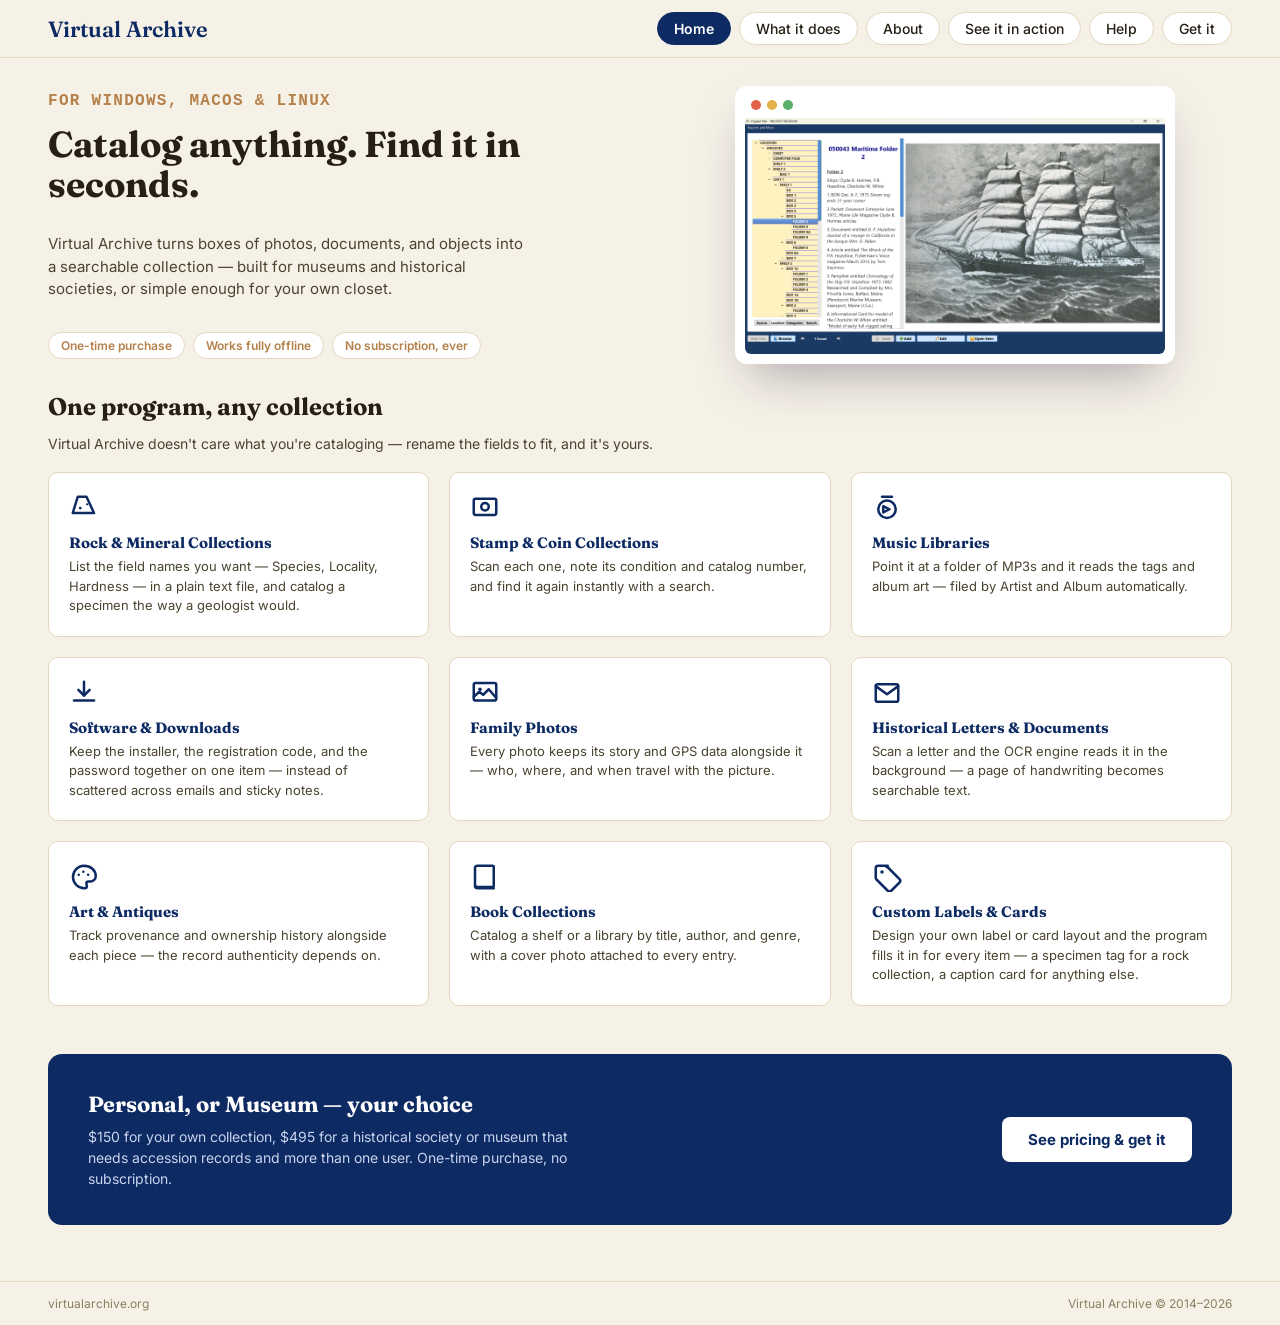
==== index.html @ af89f982 "Explain how to rename the metadata fields on the Rock & Mineral card Now says the field names are li" ====
<!doctype html>
<html lang="en">
<head>
<meta charset="utf-8">
<meta name="viewport" content="width=device-width, initial-scale=1">
<title>Virtual Archive</title>
<link rel="stylesheet" href="https://fonts.googleapis.com/css2?family=Fraunces:opsz,wght@9..144,400..700&family=Inter:wght@400;500;600;700&display=swap">
<link rel="stylesheet" href="styles.css">
</head>
<body>
<div style="width: 100%; min-height: 100vh; display: flex; flex-direction: column; align-items: stretch; background: #f6f1e7;">

<!-- NAV -->
  <div style="display: flex; justify-content: space-between; align-items: center; padding: 12px 48px; border-bottom: 1px solid #e3d8bf;">
    <a href="index.html" style="font-family: 'Fraunces', Georgia, serif; font-size: 22px; font-weight: 600; color: #0d2a63;">Virtual Archive</a>
    <div style="display: flex; gap: 8px; flex-wrap: wrap;">
      <a href="index.html" class="navlink navlink-active">Home</a>
      <a href="what-it-does.html" class="navlink navlink-inactive">What it does</a>
      <a href="about.html" class="navlink navlink-inactive">About</a>
      <a href="features.html" class="navlink navlink-inactive">See it in action</a>
      <a href="help.html" class="navlink navlink-inactive">Help</a>
      <a href="download.html" class="navlink navlink-inactive">Get it</a>
    </div>
  </div>

  <!-- HERO -->
  <div style="flex: 1; padding: 28px 48px; display: flex; flex-wrap: wrap; align-items: center; gap: 36px; max-width: 1280px; margin: 0 auto; box-sizing: border-box; width: 100%;">
    <div style="flex: 1 1 420px; min-width: 0; display: flex; flex-direction: column; gap: 14px; justify-content: center;">
      <div style="font-family: 'Courier New', Consolas, monospace; font-size: 16px; font-weight: 600; letter-spacing: 0.08em; text-transform: uppercase; color: #b5804a;">For Windows, macOS &amp; Linux</div>
      <h1 style="font-size: 36px; line-height: 1.12; color: #251f14;">Catalog anything. Find it in seconds.</h1>
      <p style="font-size: 15px; line-height: 1.5; color: #4a4330; max-width: 480px;">Virtual Archive turns boxes of photos, documents, and objects into a searchable collection &mdash; built for museums and historical societies, or simple enough for your own closet.</p>

      <div style="display: flex; flex-wrap: wrap; gap: 8px; margin-top: 2px;">
        <div style="display: flex; align-items: center; gap: 6px; background: #fff; border: 1px solid #e3d8bf; border-radius: 20px; padding: 5px 12px; font-size: 12px; font-weight: 600; color: #b5804a;">One-time purchase</div>
        <div style="display: flex; align-items: center; gap: 6px; background: #fff; border: 1px solid #e3d8bf; border-radius: 20px; padding: 5px 12px; font-size: 12px; font-weight: 600; color: #b5804a;">Works fully offline</div>
        <div style="display: flex; align-items: center; gap: 6px; background: #fff; border: 1px solid #e3d8bf; border-radius: 20px; padding: 5px 12px; font-size: 12px; font-weight: 600; color: #b5804a;">No subscription, ever</div>
      </div>
    </div>

    <div style="flex: 1 1 380px; min-width: 0; display: flex; align-items: center; justify-content: center;">
      <div style="width: 100%; max-width: 420px; background: #fff; border-radius: 12px; padding: 10px; box-shadow: 0 24px 48px -16px rgba(26,20,48,0.35);">
        <div style="display: flex; gap: 6px; padding: 4px 6px 8px 6px;">
          <div style="width: 10px; height: 10px; border-radius: 50%; background: #e3604a;"></div>
          <div style="width: 10px; height: 10px; border-radius: 50%; background: #e3b24a;"></div>
          <div style="width: 10px; height: 10px; border-radius: 50%; background: #5ab06a;"></div>
        </div>
        <img src="images/hero-maritime-folder.png" alt="A maritime folder on a 19th-century sailing ship, cataloged in Virtual Archive, from the Belfast Historical Society &amp; Museum's collection" style="display: block; width: 100%; max-height: 38vh; object-fit: contain; border-radius: 0 0 6px 6px;">
      </div>
    </div>
  </div>

  <!-- USE CASES -->
  <div style="padding: 0 48px 48px 48px; max-width: 1280px; margin: 0 auto; width: 100%; box-sizing: border-box;">
    <h2 style="font-size: 24px; color: #251f14; margin-bottom: 6px;">One program, any collection</h2>
    <p style="font-size: 14px; color: #4a4330; margin-bottom: 20px; max-width: 640px;">Virtual Archive doesn't care what you're cataloging &mdash; rename the fields to fit, and it's yours.</p>
    <div style="display: grid; grid-template-columns: repeat(3, minmax(0,1fr)); gap: 20px;">

      <div style="background: #fff; border: 1px solid #e3d8bf; border-radius: 10px; padding: 20px;">
        <div style="width: 30px; height: 30px; margin-bottom: 10px;" aria-hidden="true">
          <svg viewBox="0 0 24 24" fill="none" stroke="#0d2a63" stroke-width="2" stroke-linecap="round" stroke-linejoin="round"><path d="M7 3h7l6 13H3z"></path><circle cx="9" cy="12" r="1.1" fill="#0d2a63" stroke="none"></circle><circle cx="14.5" cy="9" r="0.9" fill="#0d2a63" stroke="none"></circle></svg>
        </div>
        <h3 style="font-size: 15px; color: #0d2a63; margin-bottom: 5px;">Rock &amp; Mineral Collections</h3>
        <p style="font-size: 13px; color: #4a4330; line-height: 1.5; margin: 0;">List the field names you want &mdash; Species, Locality, Hardness &mdash; in a plain text file, and catalog a specimen the way a geologist would.</p>
      </div>

      <div style="background: #fff; border: 1px solid #e3d8bf; border-radius: 10px; padding: 20px;">
        <div style="width: 30px; height: 30px; margin-bottom: 10px;" aria-hidden="true">
          <svg viewBox="0 0 24 24" fill="none" stroke="#0d2a63" stroke-width="2" stroke-linecap="round" stroke-linejoin="round"><rect x="3" y="4.5" width="18" height="13" rx="1.5"></rect><circle cx="12" cy="11" r="3"></circle></svg>
        </div>
        <h3 style="font-size: 15px; color: #0d2a63; margin-bottom: 5px;">Stamp &amp; Coin Collections</h3>
        <p style="font-size: 13px; color: #4a4330; line-height: 1.5; margin: 0;">Scan each one, note its condition and catalog number, and find it again instantly with a search.</p>
      </div>

      <div style="background: #fff; border: 1px solid #e3d8bf; border-radius: 10px; padding: 20px;">
        <div style="width: 30px; height: 30px; margin-bottom: 10px;" aria-hidden="true">
          <svg viewBox="0 0 24 24" fill="none" stroke="#0d2a63" stroke-width="2" stroke-linecap="round" stroke-linejoin="round"><circle cx="12" cy="13" r="7"></circle><path d="M9 10.5l5 2.5-5 2.5z"></path><path d="M8 3h8"></path></svg>
        </div>
        <h3 style="font-size: 15px; color: #0d2a63; margin-bottom: 5px;">Music Libraries</h3>
        <p style="font-size: 13px; color: #4a4330; line-height: 1.5; margin: 0;">Point it at a folder of MP3s and it reads the tags and album art &mdash; filed by Artist and Album automatically.</p>
      </div>

      <div style="background: #fff; border: 1px solid #e3d8bf; border-radius: 10px; padding: 20px;">
        <div style="width: 30px; height: 30px; margin-bottom: 10px;" aria-hidden="true">
          <svg viewBox="0 0 24 24" fill="none" stroke="#0d2a63" stroke-width="2" stroke-linecap="round" stroke-linejoin="round"><path d="M12 3v11"></path><path d="M7.5 9.5L12 14l4.5-4.5"></path><path d="M4 18h16"></path></svg>
        </div>
        <h3 style="font-size: 15px; color: #0d2a63; margin-bottom: 5px;">Software &amp; Downloads</h3>
        <p style="font-size: 13px; color: #4a4330; line-height: 1.5; margin: 0;">Keep the installer, the registration code, and the password together on one item &mdash; instead of scattered across emails and sticky notes.</p>
      </div>

      <div style="background: #fff; border: 1px solid #e3d8bf; border-radius: 10px; padding: 20px;">
        <div style="width: 30px; height: 30px; margin-bottom: 10px;" aria-hidden="true">
          <svg viewBox="0 0 24 24" fill="none" stroke="#0d2a63" stroke-width="2" stroke-linecap="round" stroke-linejoin="round"><rect x="3" y="4" width="18" height="14" rx="1.5"></rect><circle cx="8" cy="9" r="1.4" fill="#0d2a63" stroke="none"></circle><path d="M3 15l4.5-4 3 2.5L15 9l6 7"></path></svg>
        </div>
        <h3 style="font-size: 15px; color: #0d2a63; margin-bottom: 5px;">Family Photos</h3>
        <p style="font-size: 13px; color: #4a4330; line-height: 1.5; margin: 0;">Every photo keeps its story and GPS data alongside it &mdash; who, where, and when travel with the picture.</p>
      </div>

      <div style="background: #fff; border: 1px solid #e3d8bf; border-radius: 10px; padding: 20px;">
        <div style="width: 30px; height: 30px; margin-bottom: 10px;" aria-hidden="true">
          <svg viewBox="0 0 24 24" fill="none" stroke="#0d2a63" stroke-width="2" stroke-linecap="round" stroke-linejoin="round"><rect x="3" y="5" width="18" height="14" rx="1.5"></rect><path d="M3 6.5l9 6.5 9-6.5"></path></svg>
        </div>
        <h3 style="font-size: 15px; color: #0d2a63; margin-bottom: 5px;">Historical Letters &amp; Documents</h3>
        <p style="font-size: 13px; color: #4a4330; line-height: 1.5; margin: 0;">Scan a letter and the OCR engine reads it in the background &mdash; a page of handwriting becomes searchable text.</p>
      </div>

      <div style="background: #fff; border: 1px solid #e3d8bf; border-radius: 10px; padding: 20px;">
        <div style="width: 30px; height: 30px; margin-bottom: 10px;" aria-hidden="true">
          <svg viewBox="0 0 24 24" fill="none" stroke="#0d2a63" stroke-width="2" stroke-linecap="round" stroke-linejoin="round"><path d="M12 3a9 9 0 1 0 .4 18c1.3 0 1.9-.9 1.9-1.8 0-.7-.4-1.3-.4-2 0-.9.7-1.6 1.6-1.6h1.6a4.3 4.3 0 0 0 4.3-4.3C21.4 6.6 17.3 3 12 3z"></path><circle cx="7.8" cy="10.2" r="1" fill="#0d2a63" stroke="none"></circle><circle cx="11.5" cy="7.7" r="1" fill="#0d2a63" stroke="none"></circle><circle cx="15.3" cy="10.2" r="1" fill="#0d2a63" stroke="none"></circle></svg>
        </div>
        <h3 style="font-size: 15px; color: #0d2a63; margin-bottom: 5px;">Art &amp; Antiques</h3>
        <p style="font-size: 13px; color: #4a4330; line-height: 1.5; margin: 0;">Track provenance and ownership history alongside each piece &mdash; the record authenticity depends on.</p>
      </div>

      <div style="background: #fff; border: 1px solid #e3d8bf; border-radius: 10px; padding: 20px;">
        <div style="width: 30px; height: 30px; margin-bottom: 10px;" aria-hidden="true">
          <svg viewBox="0 0 24 24" fill="none" stroke="#0d2a63" stroke-width="2" stroke-linecap="round" stroke-linejoin="round"><path d="M4 4.5A2 2 0 0 1 6 3h12a1 1 0 0 1 1 1v15a1 1 0 0 1-1 1H6a2 2 0 0 1-2-2z"></path><path d="M4 19a2 2 0 0 0 2 2h13"></path></svg>
        </div>
        <h3 style="font-size: 15px; color: #0d2a63; margin-bottom: 5px;">Book Collections</h3>
        <p style="font-size: 13px; color: #4a4330; line-height: 1.5; margin: 0;">Catalog a shelf or a library by title, author, and genre, with a cover photo attached to every entry.</p>
      </div>

      <div style="background: #fff; border: 1px solid #e3d8bf; border-radius: 10px; padding: 20px;">
        <div style="width: 30px; height: 30px; margin-bottom: 10px;" aria-hidden="true">
          <svg viewBox="0 0 24 24" fill="none" stroke="#0d2a63" stroke-width="2" stroke-linecap="round" stroke-linejoin="round"><path d="M12.6 3H5a2 2 0 0 0-2 2v7.6a2 2 0 0 0 .6 1.4l9 9a2 2 0 0 0 2.8 0l6.6-6.6a2 2 0 0 0 0-2.8l-9-9a2 2 0 0 0-1.4-.6z"></path><circle cx="8" cy="8" r="1.4" fill="#0d2a63" stroke="none"></circle></svg>
        </div>
        <h3 style="font-size: 15px; color: #0d2a63; margin-bottom: 5px;">Custom Labels &amp; Cards</h3>
        <p style="font-size: 13px; color: #4a4330; line-height: 1.5; margin: 0;">Design your own label or card layout and the program fills it in for every item &mdash; a specimen tag for a rock collection, a caption card for anything else.</p>
      </div>

    </div>
  </div>

  <!-- EDITIONS CTA -->
  <div style="padding: 0 48px 56px 48px; max-width: 1280px; margin: 0 auto; width: 100%; box-sizing: border-box;">
    <div style="background: #0d2a63; border-radius: 14px; padding: 36px 40px; display: flex; flex-wrap: wrap; gap: 24px; align-items: center; justify-content: space-between;">
      <div style="flex: 1 1 320px; min-width: 0;">
        <h2 style="font-size: 22px; color: #fff; margin-bottom: 8px;">Personal, or Museum &mdash; your choice</h2>
        <p style="font-size: 14px; color: #c9d4ee; line-height: 1.5; margin: 0; max-width: 480px;">$150 for your own collection, $495 for a historical society or museum that needs accession records and more than one user. One-time purchase, no subscription.</p>
      </div>
      <a href="download.html" style="flex-shrink: 0; display: inline-block; text-decoration: none; background: #fff; color: #0d2a63; padding: 13px 26px; border-radius: 8px; font-weight: 700; font-size: 15px;">See pricing &amp; get it</a>
    </div>
  </div>

  <!-- FOOTER -->
  <div style="padding: 14px 48px; display: flex; justify-content: space-between; align-items: center; font-size: 12px; color: #8a7f63; border-top: 1px solid #e3d8bf;">
    <div>virtualarchive.org</div>
    <div>Virtual Archive &copy; 2014&ndash;2026</div>
  </div>
</div>
</body>
</html>
---- styles.css ----
body { margin: 0; font-family: 'Inter', system-ui, sans-serif; background: #f6f1e7; color: #251f14; }
a { color: #0d2a63; text-decoration: none; }
a:hover { color: #b5804a; }
h1, h2, h3 { font-family: 'Fraunces', Georgia, serif; margin: 0; }
button { font-family: 'Inter', system-ui, sans-serif; cursor: pointer; }
.osbtn, .tierbtn { transition: background 0.15s ease, color 0.15s ease, border-color 0.15s ease; }
.ctabtn { transition: background 0.15s ease, color 0.15s ease, border-color 0.15s ease; }
.navlink { display: inline-block; padding: 7px 16px; border-radius: 20px; font-size: 14px; text-decoration: none; transition: background 0.15s ease, color 0.15s ease, border-color 0.15s ease; }
.navlink-active { background: #0d2a63; color: #fff; border: 1px solid #0d2a63; font-weight: 600; }
.navlink-inactive { background: #fff; color: #251f14; border: 1px solid #e3d8bf; font-weight: 500; }
.navlink-inactive:hover { background: #f6f1e7; border-color: #d8cba8; color: #0d2a63; }

.help-content { font-family: Georgia, 'Times New Roman', serif; color: #1a1a1a; }
.help-content h2 { color: #000080; font-size: 17px; background-color: #e6e6f2;
     padding: 7px 10px; margin: 26px 0 6px 0; }
.help-content h3 { color: #000080; font-size: 15px; margin: 20px 0 3px 0; }
.help-content p  { margin: 10px 0; line-height: 1.5; font-size: 14px; }
.help-content li { margin: 6px 0; line-height: 1.5; font-size: 14px; }
.help-content ol, .help-content ul { margin: 9px 0 13px 0; }
.help-content .contents { margin: 2px 0; font-size: 13px; color: #333; }
.help-content .tip { color: #5a3d00; font-size: 14px; margin: 0; }
.help-content .contentshead { color: #000080; font-size: 14px; font-weight: bold; margin: 0 0 7px 0; }
.help-content .code { background-color: #fff; color: #2a2a2a; font-family: 'Courier New', Consolas, monospace;
      font-size: 12px; line-height: 1.5; padding: 14px 16px; margin: 9px 0 11px 0; border: 1px solid #c9c9c9; }
.help-content .mOnce { color: #9a6400; font-weight: bold; font-size: 14px; }
.help-content .mEach { color: #0f7a70; font-weight: bold; font-size: 12px; }
.help-content .mFlow { color: #b5204a; font-weight: bold; font-size: 11px; }
.helpbtn { transition: background 0.15s ease, color 0.15s ease, border-color 0.15s ease; }
.help-toc a:hover { background: #e6e6f2; color: #0d2a63 !important; }

.lightbox-overlay { position: fixed; inset: 0; background: rgba(26,20,48,0.86); z-index: 50; align-items: center; justify-content: center; padding: 32px; cursor: zoom-out; }
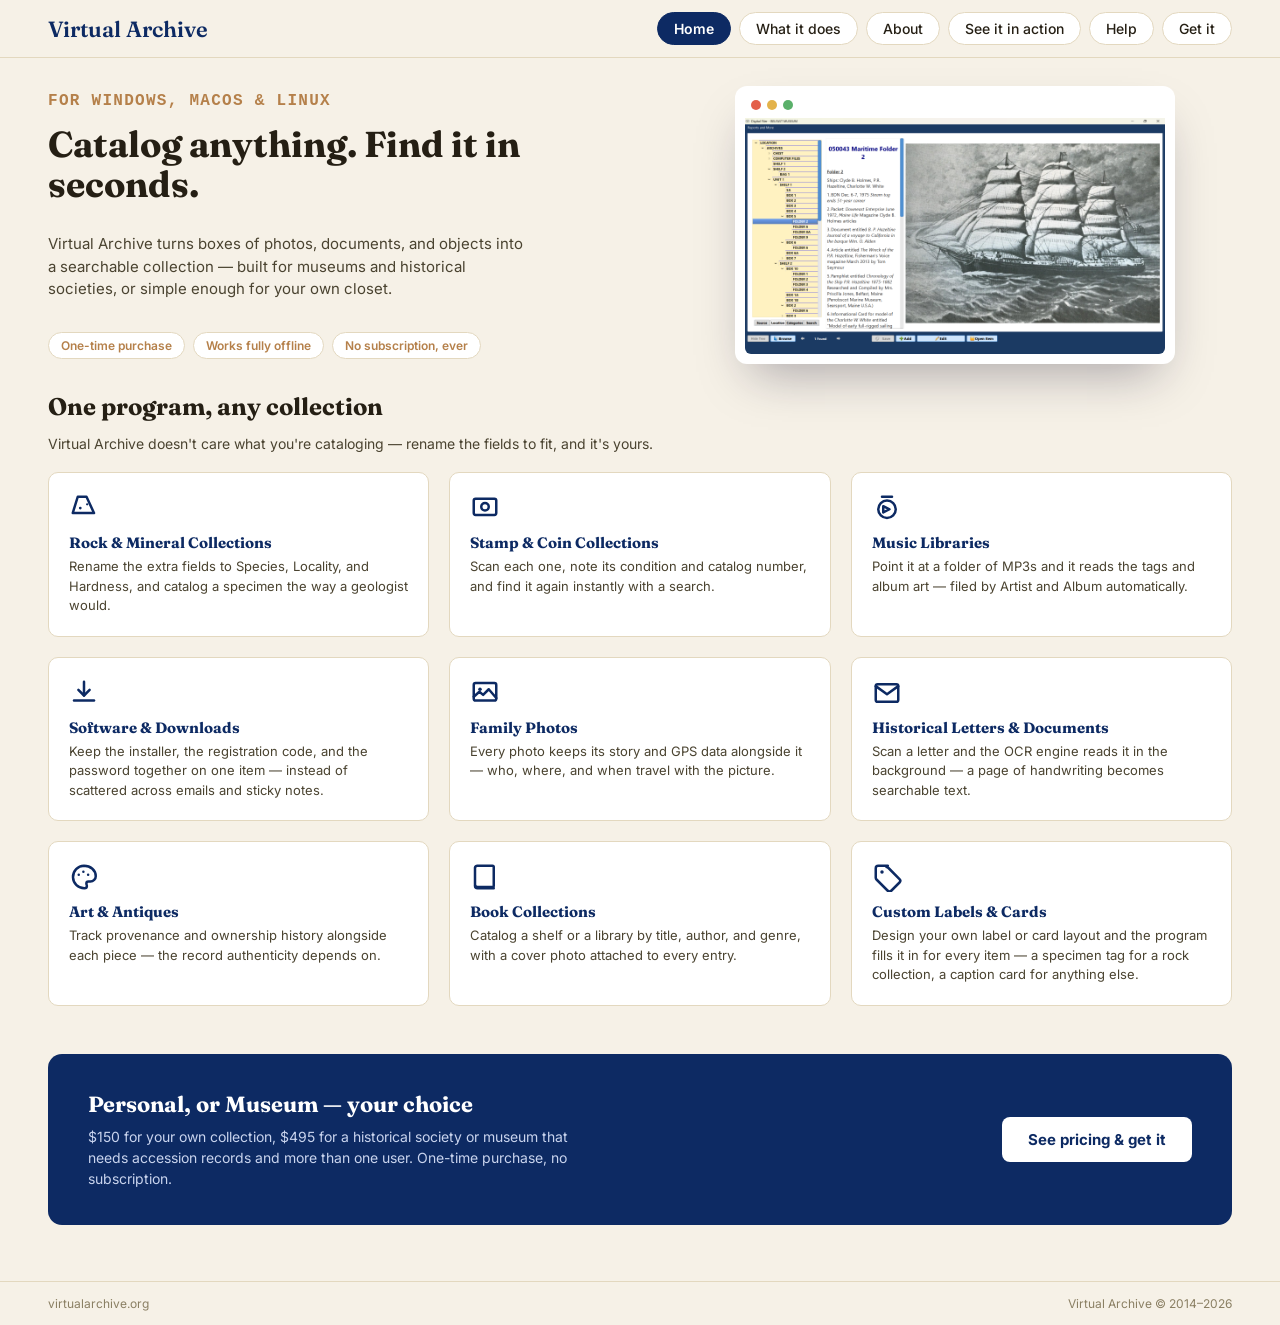
==== commit 6f0bcc00: "Revert Rock & Mineral card to the original wording Co-Authored-By: Claude Sonnet 5 <noreply@anthropi" ====
--- a/index.html
+++ b/index.html
@@ -60,7 +60,7 @@
           <svg viewBox="0 0 24 24" fill="none" stroke="#0d2a63" stroke-width="2" stroke-linecap="round" stroke-linejoin="round"><path d="M7 3h7l6 13H3z"></path><circle cx="9" cy="12" r="1.1" fill="#0d2a63" stroke="none"></circle><circle cx="14.5" cy="9" r="0.9" fill="#0d2a63" stroke="none"></circle></svg>
         </div>
         <h3 style="font-size: 15px; color: #0d2a63; margin-bottom: 5px;">Rock &amp; Mineral Collections</h3>
-        <p style="font-size: 13px; color: #4a4330; line-height: 1.5; margin: 0;">List the field names you want &mdash; Species, Locality, Hardness &mdash; in a plain text file, and catalog a specimen the way a geologist would.</p>
+        <p style="font-size: 13px; color: #4a4330; line-height: 1.5; margin: 0;">Rename the extra fields to Species, Locality, and Hardness, and catalog a specimen the way a geologist would.</p>
       </div>
 
       <div style="background: #fff; border: 1px solid #e3d8bf; border-radius: 10px; padding: 20px;">
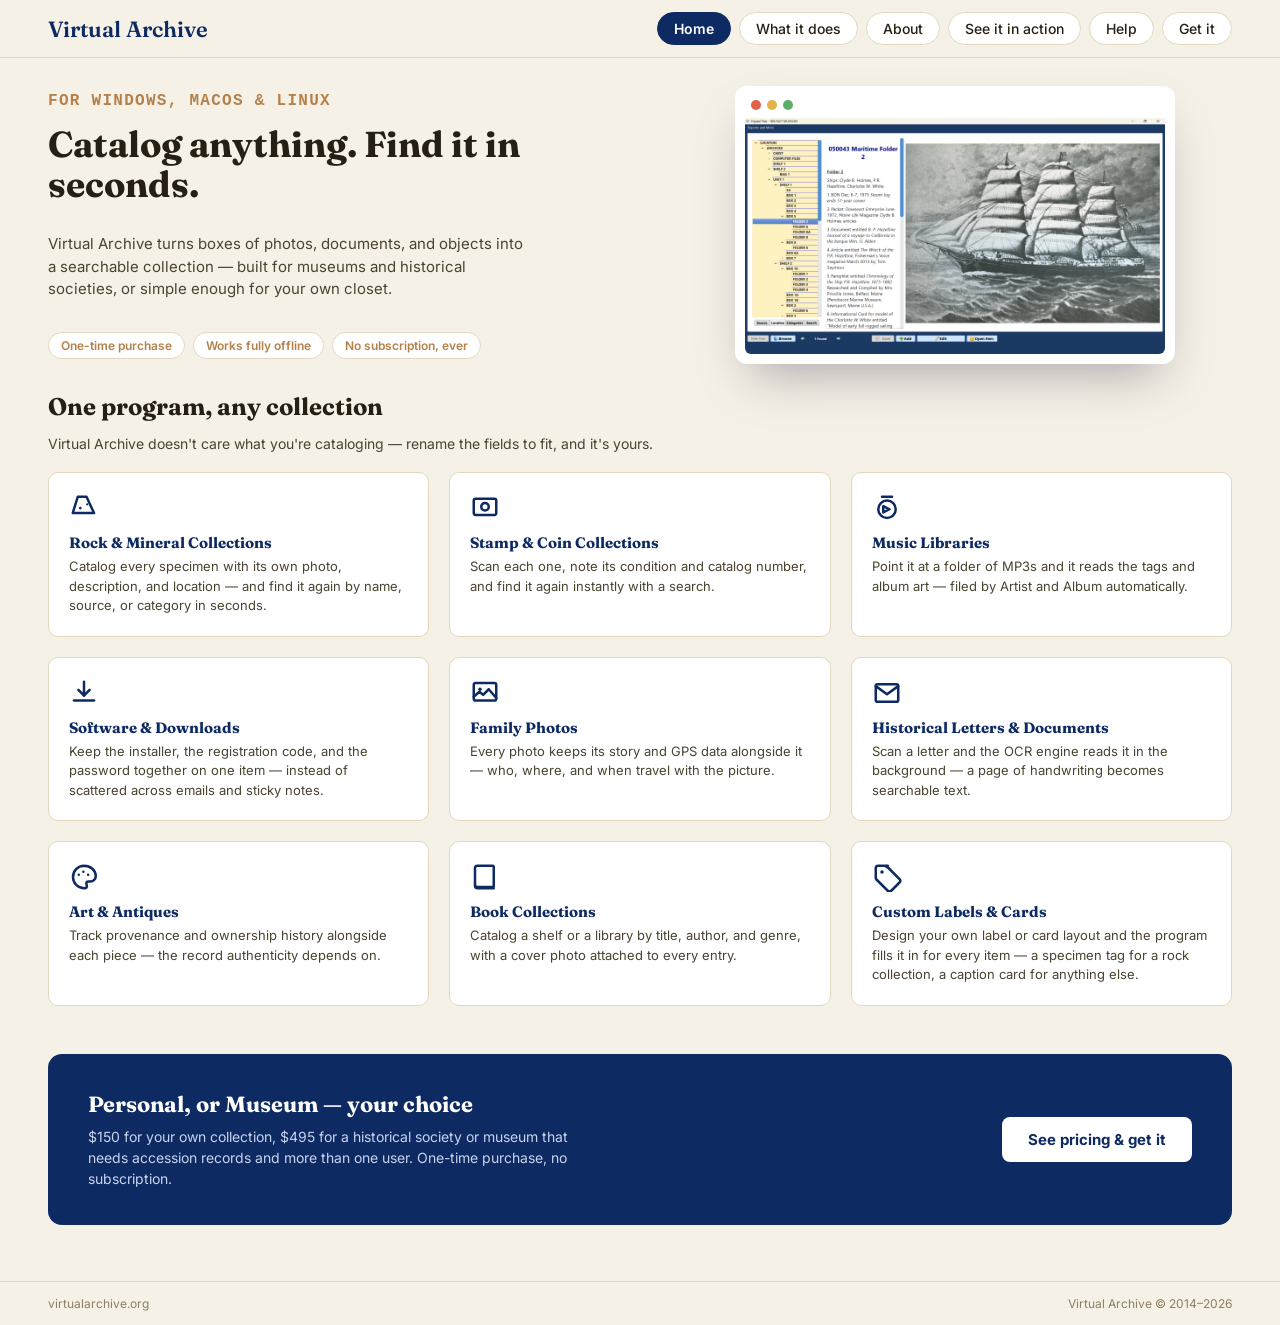
==== commit 459487cf: "Drop field-renaming mention from the Rock & Mineral card Co-Authored-By: Claude Sonnet 5 <noreply@an" ====
--- a/index.html
+++ b/index.html
@@ -60,7 +60,7 @@
           <svg viewBox="0 0 24 24" fill="none" stroke="#0d2a63" stroke-width="2" stroke-linecap="round" stroke-linejoin="round"><path d="M7 3h7l6 13H3z"></path><circle cx="9" cy="12" r="1.1" fill="#0d2a63" stroke="none"></circle><circle cx="14.5" cy="9" r="0.9" fill="#0d2a63" stroke="none"></circle></svg>
         </div>
         <h3 style="font-size: 15px; color: #0d2a63; margin-bottom: 5px;">Rock &amp; Mineral Collections</h3>
-        <p style="font-size: 13px; color: #4a4330; line-height: 1.5; margin: 0;">Rename the extra fields to Species, Locality, and Hardness, and catalog a specimen the way a geologist would.</p>
+        <p style="font-size: 13px; color: #4a4330; line-height: 1.5; margin: 0;">Catalog every specimen with its own photo, description, and location &mdash; and find it again by name, source, or category in seconds.</p>
       </div>
 
       <div style="background: #fff; border: 1px solid #e3d8bf; border-radius: 10px; padding: 20px;">
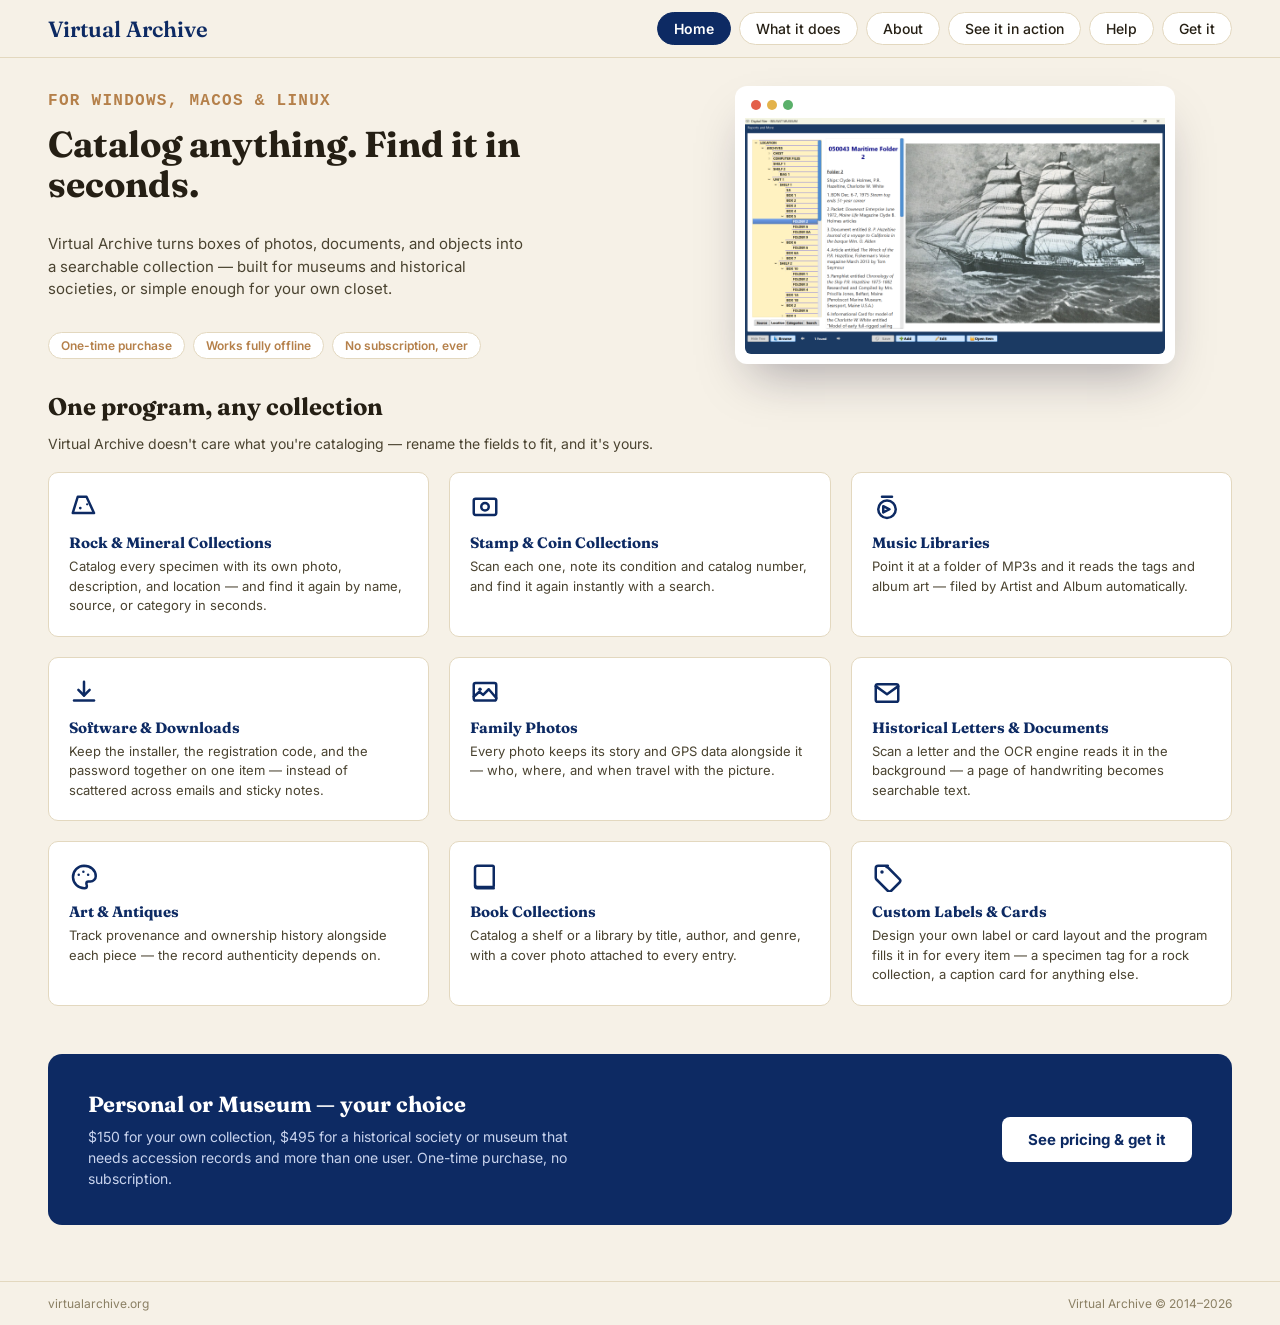
==== commit b4832c8a: "Drop the comma in "Personal or Museum", reword the import pitch The import box now speaks generally " ====
--- a/index.html
+++ b/index.html
@@ -134,7 +134,7 @@
   <div style="padding: 0 48px 56px 48px; max-width: 1280px; margin: 0 auto; width: 100%; box-sizing: border-box;">
     <div style="background: #0d2a63; border-radius: 14px; padding: 36px 40px; display: flex; flex-wrap: wrap; gap: 24px; align-items: center; justify-content: space-between;">
       <div style="flex: 1 1 320px; min-width: 0;">
-        <h2 style="font-size: 22px; color: #fff; margin-bottom: 8px;">Personal, or Museum &mdash; your choice</h2>
+        <h2 style="font-size: 22px; color: #fff; margin-bottom: 8px;">Personal or Museum &mdash; your choice</h2>
         <p style="font-size: 14px; color: #c9d4ee; line-height: 1.5; margin: 0; max-width: 480px;">$150 for your own collection, $495 for a historical society or museum that needs accession records and more than one user. One-time purchase, no subscription.</p>
       </div>
       <a href="download.html" style="flex-shrink: 0; display: inline-block; text-decoration: none; background: #fff; color: #0d2a63; padding: 13px 26px; border-radius: 8px; font-weight: 700; font-size: 15px;">See pricing &amp; get it</a>
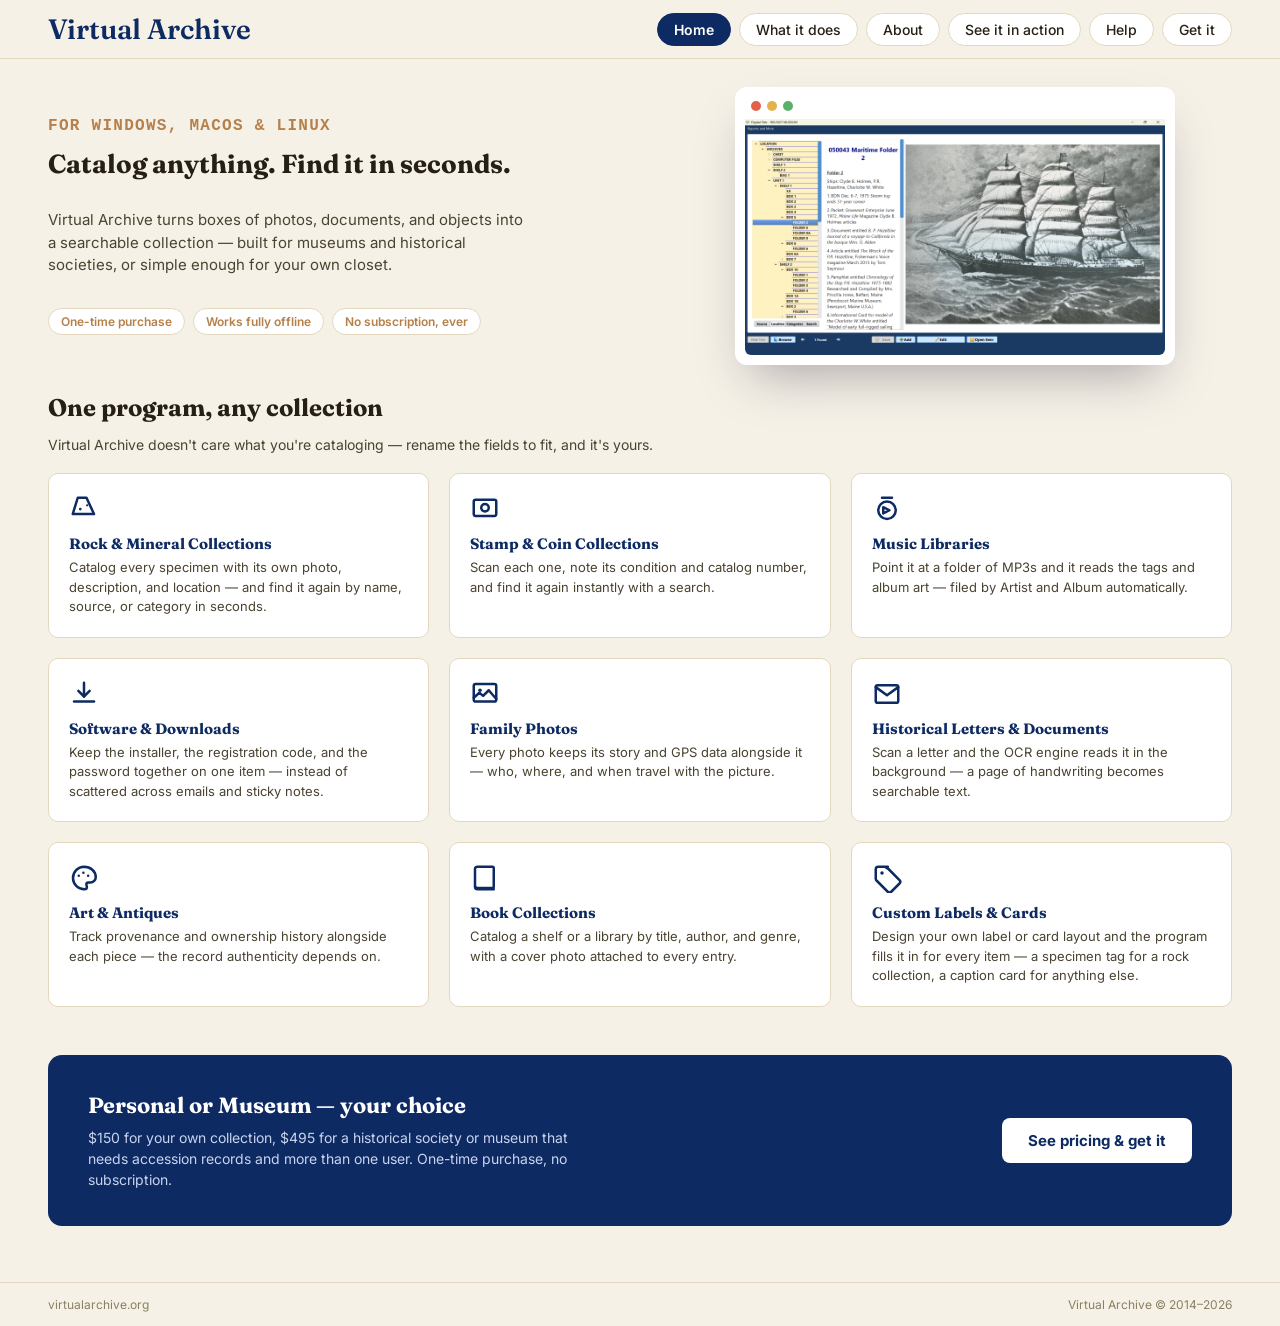
==== commit 6156e93f: "Bigger logo wordmark, smaller hero headline Co-Authored-By: Claude Sonnet 5 <noreply@anthropic.com> " ====
--- a/index.html
+++ b/index.html
@@ -3,7 +3,16 @@
 <head>
 <meta charset="utf-8">
 <meta name="viewport" content="width=device-width, initial-scale=1">
-<title>Virtual Archive</title>
+<title>Virtual Archive — Cataloging Software for Collections &amp; Archives</title>
+<meta name="description" content="Virtual Archive turns boxes of photos, documents, and objects into a searchable collection. One-time purchase, works fully offline, for museums, historical societies, and personal collections on Windows, macOS, and Linux.">
+<link rel="canonical" href="https://virtualarchive.org/index.html">
+<link rel="icon" href="favicon.ico">
+<meta property="og:title" content="Virtual Archive — Cataloging Software for Collections & Archives">
+<meta property="og:description" content="Turn boxes of photos, documents, and objects into a searchable collection. One-time purchase, works fully offline, for museums, historical societies, and personal collections.">
+<meta property="og:type" content="website">
+<meta property="og:url" content="https://virtualarchive.org/index.html">
+<meta property="og:image" content="https://virtualarchive.org/images/hero-maritime-folder.png">
+<meta name="twitter:card" content="summary_large_image">
 <link rel="stylesheet" href="https://fonts.googleapis.com/css2?family=Fraunces:opsz,wght@9..144,400..700&family=Inter:wght@400;500;600;700&display=swap">
 <link rel="stylesheet" href="styles.css">
 </head>
@@ -12,7 +21,7 @@
 
 <!-- NAV -->
   <div style="display: flex; justify-content: space-between; align-items: center; padding: 12px 48px; border-bottom: 1px solid #e3d8bf;">
-    <a href="index.html" style="font-family: 'Fraunces', Georgia, serif; font-size: 22px; font-weight: 600; color: #0d2a63;">Virtual Archive</a>
+    <a href="index.html" style="font-family: 'Fraunces', Georgia, serif; font-size: 28px; font-weight: 600; color: #0d2a63;">Virtual Archive</a>
     <div style="display: flex; gap: 8px; flex-wrap: wrap;">
       <a href="index.html" class="navlink navlink-active">Home</a>
       <a href="what-it-does.html" class="navlink navlink-inactive">What it does</a>
@@ -27,7 +36,7 @@
   <div style="flex: 1; padding: 28px 48px; display: flex; flex-wrap: wrap; align-items: center; gap: 36px; max-width: 1280px; margin: 0 auto; box-sizing: border-box; width: 100%;">
     <div style="flex: 1 1 420px; min-width: 0; display: flex; flex-direction: column; gap: 14px; justify-content: center;">
       <div style="font-family: 'Courier New', Consolas, monospace; font-size: 16px; font-weight: 600; letter-spacing: 0.08em; text-transform: uppercase; color: #b5804a;">For Windows, macOS &amp; Linux</div>
-      <h1 style="font-size: 36px; line-height: 1.12; color: #251f14;">Catalog anything. Find it in seconds.</h1>
+      <h1 style="font-size: 26px; line-height: 1.2; color: #251f14;">Catalog anything. Find it in seconds.</h1>
       <p style="font-size: 15px; line-height: 1.5; color: #4a4330; max-width: 480px;">Virtual Archive turns boxes of photos, documents, and objects into a searchable collection &mdash; built for museums and historical societies, or simple enough for your own closet.</p>
 
       <div style="display: flex; flex-wrap: wrap; gap: 8px; margin-top: 2px;">
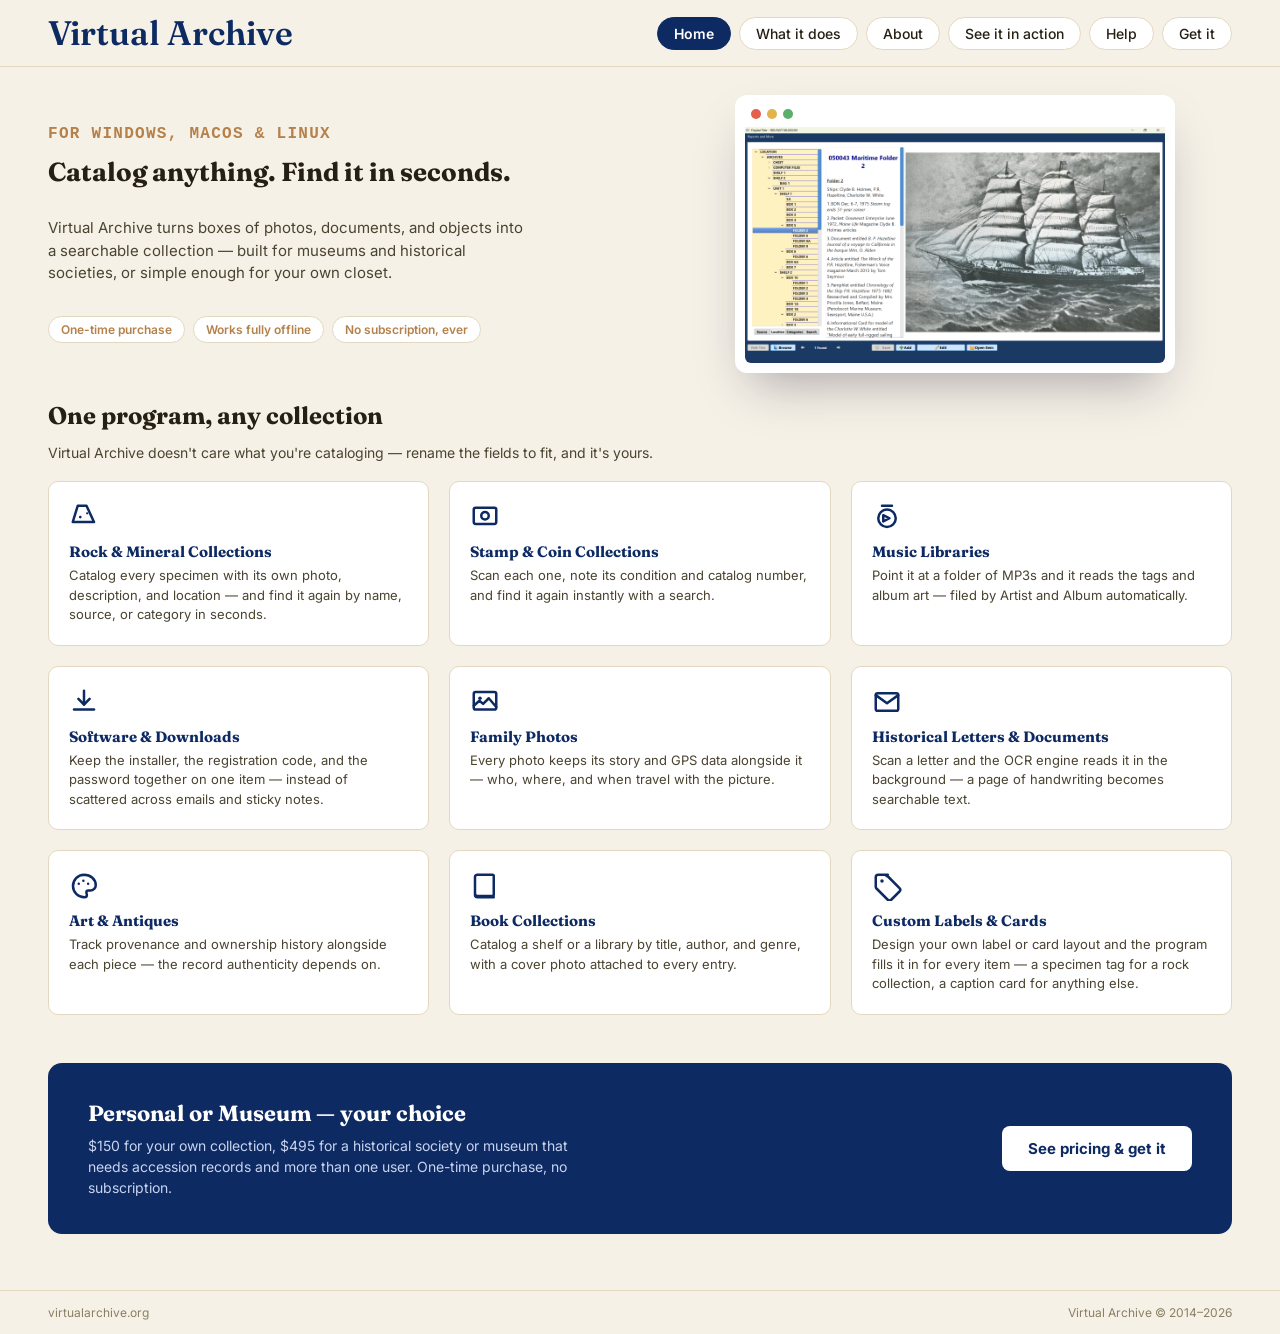
==== commit 437de7dd: "Make the Virtual Archive logo wordmark bigger on all pages 28px -> 34px, nav bar logo link.  Co-Auth" ====
--- a/index.html
+++ b/index.html
@@ -21,7 +21,7 @@
 
 <!-- NAV -->
   <div style="display: flex; justify-content: space-between; align-items: center; padding: 12px 48px; border-bottom: 1px solid #e3d8bf;">
-    <a href="index.html" style="font-family: 'Fraunces', Georgia, serif; font-size: 28px; font-weight: 600; color: #0d2a63;">Virtual Archive</a>
+    <a href="index.html" style="font-family: 'Fraunces', Georgia, serif; font-size: 34px; font-weight: 600; color: #0d2a63;">Virtual Archive</a>
     <div style="display: flex; gap: 8px; flex-wrap: wrap;">
       <a href="index.html" class="navlink navlink-active">Home</a>
       <a href="what-it-does.html" class="navlink navlink-inactive">What it does</a>
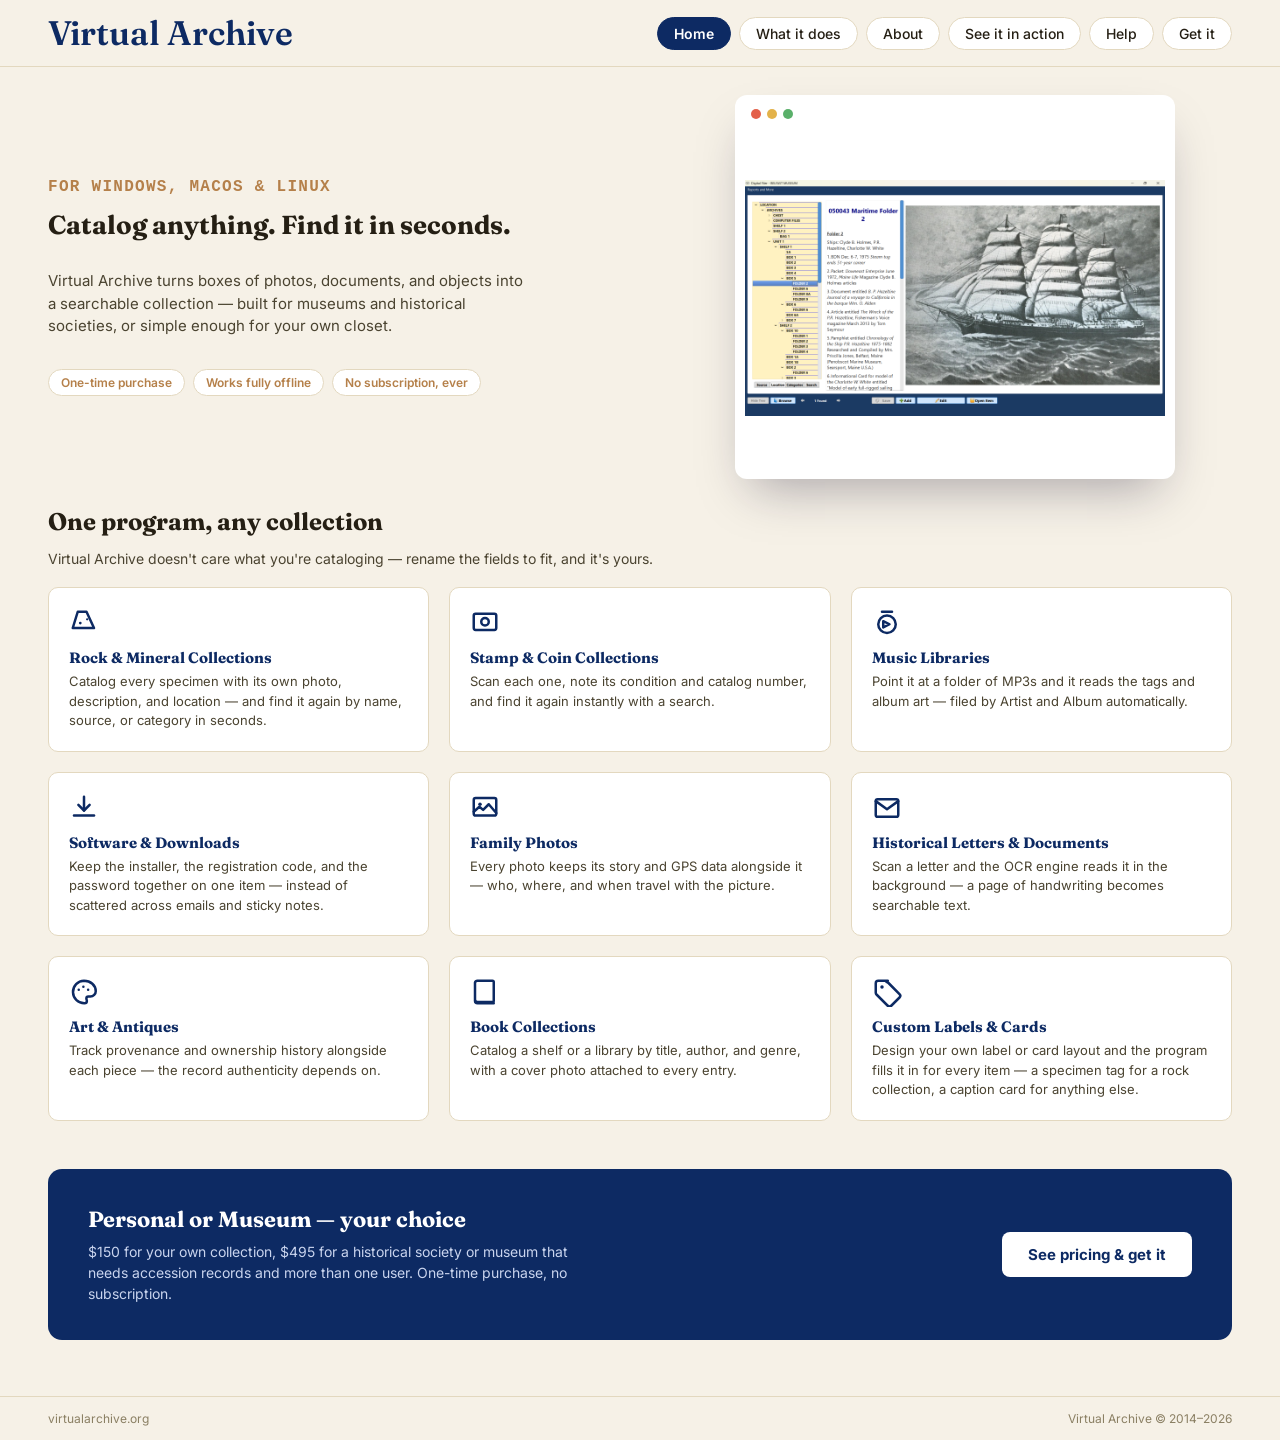
==== commit a2fd0b3c: "Set the hero image's intrinsic size so the home page doesn't jump Without width/height, the browser " ====
--- a/index.html
+++ b/index.html
@@ -53,7 +53,7 @@
           <div style="width: 10px; height: 10px; border-radius: 50%; background: #e3b24a;"></div>
           <div style="width: 10px; height: 10px; border-radius: 50%; background: #5ab06a;"></div>
         </div>
-        <img src="images/hero-maritime-folder.png" alt="A maritime folder on a 19th-century sailing ship, cataloged in Virtual Archive, from the Belfast Historical Society &amp; Museum's collection" style="display: block; width: 100%; max-height: 38vh; object-fit: contain; border-radius: 0 0 6px 6px;">
+        <img src="images/hero-maritime-folder.png" width="1920" height="1080" alt="A maritime folder on a 19th-century sailing ship, cataloged in Virtual Archive, from the Belfast Historical Society &amp; Museum's collection" style="display: block; width: 100%; max-height: 38vh; object-fit: contain; border-radius: 0 0 6px 6px;">
       </div>
     </div>
   </div>
